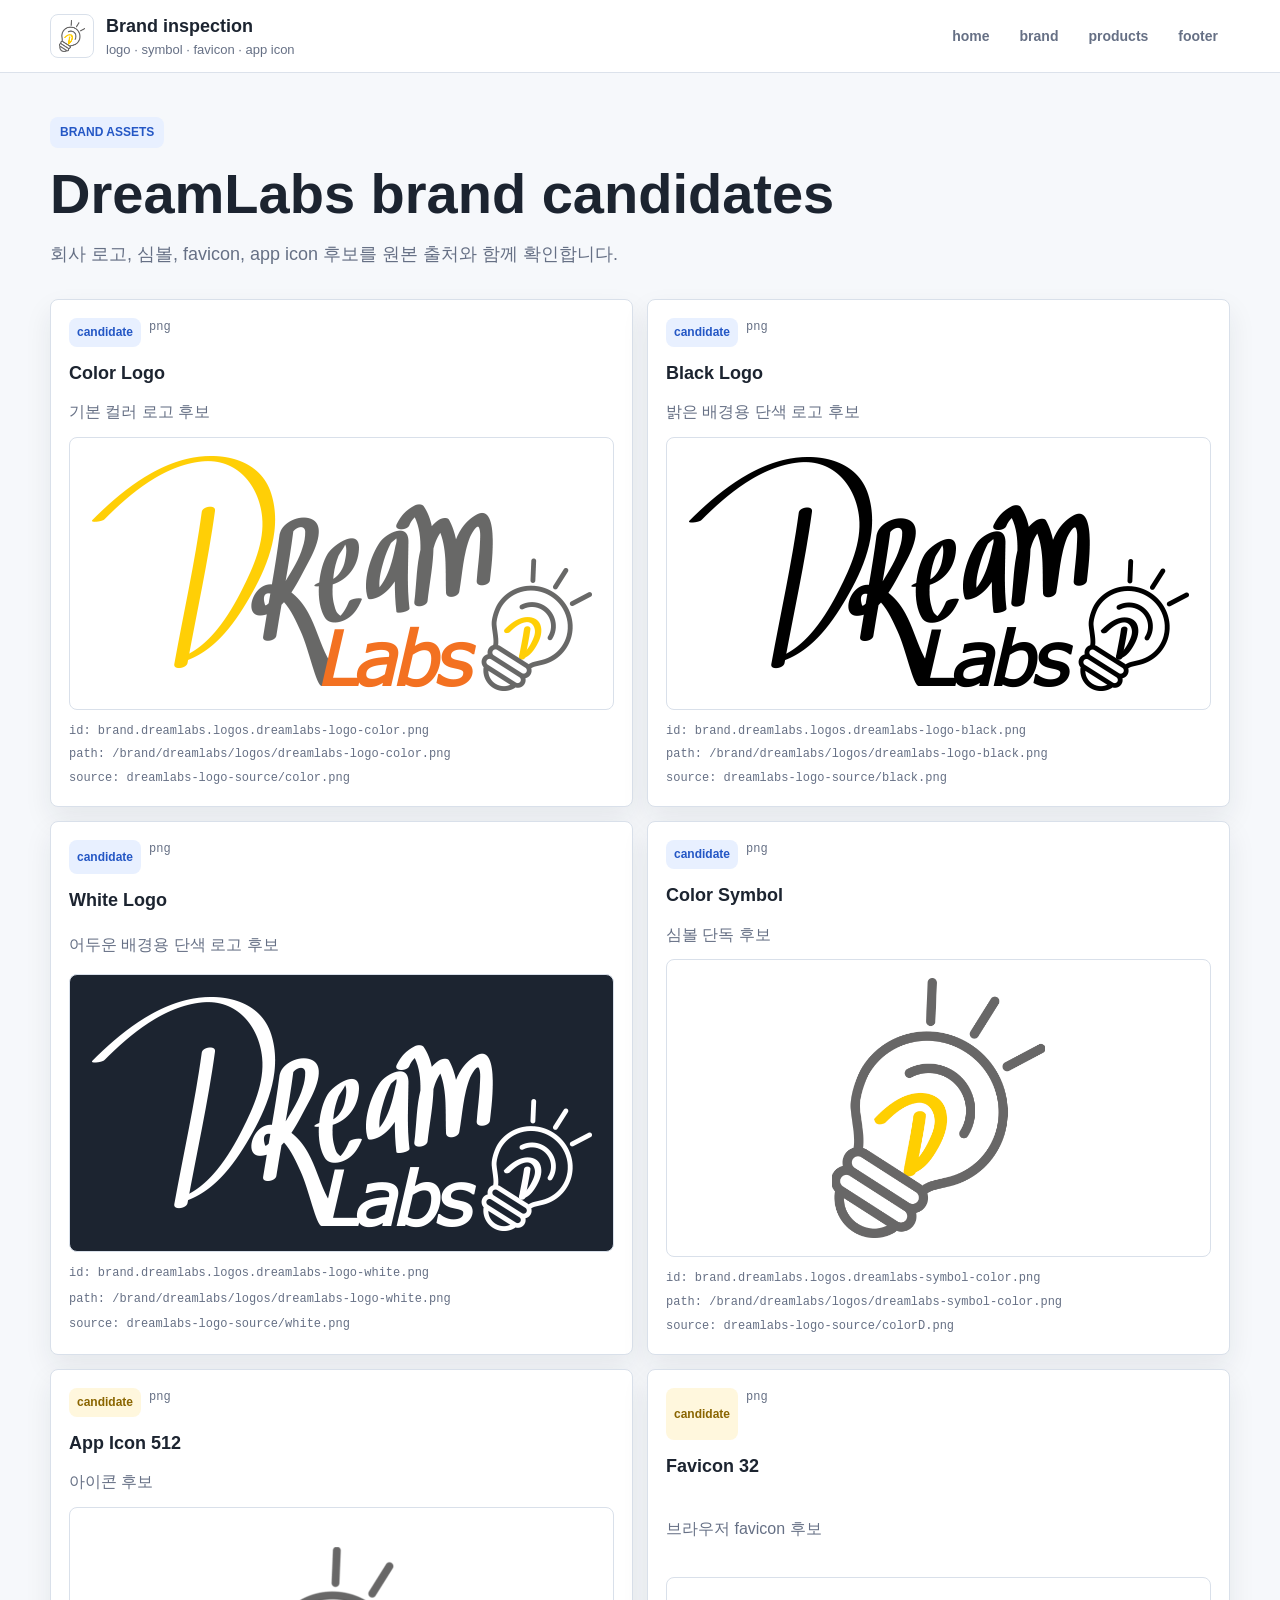
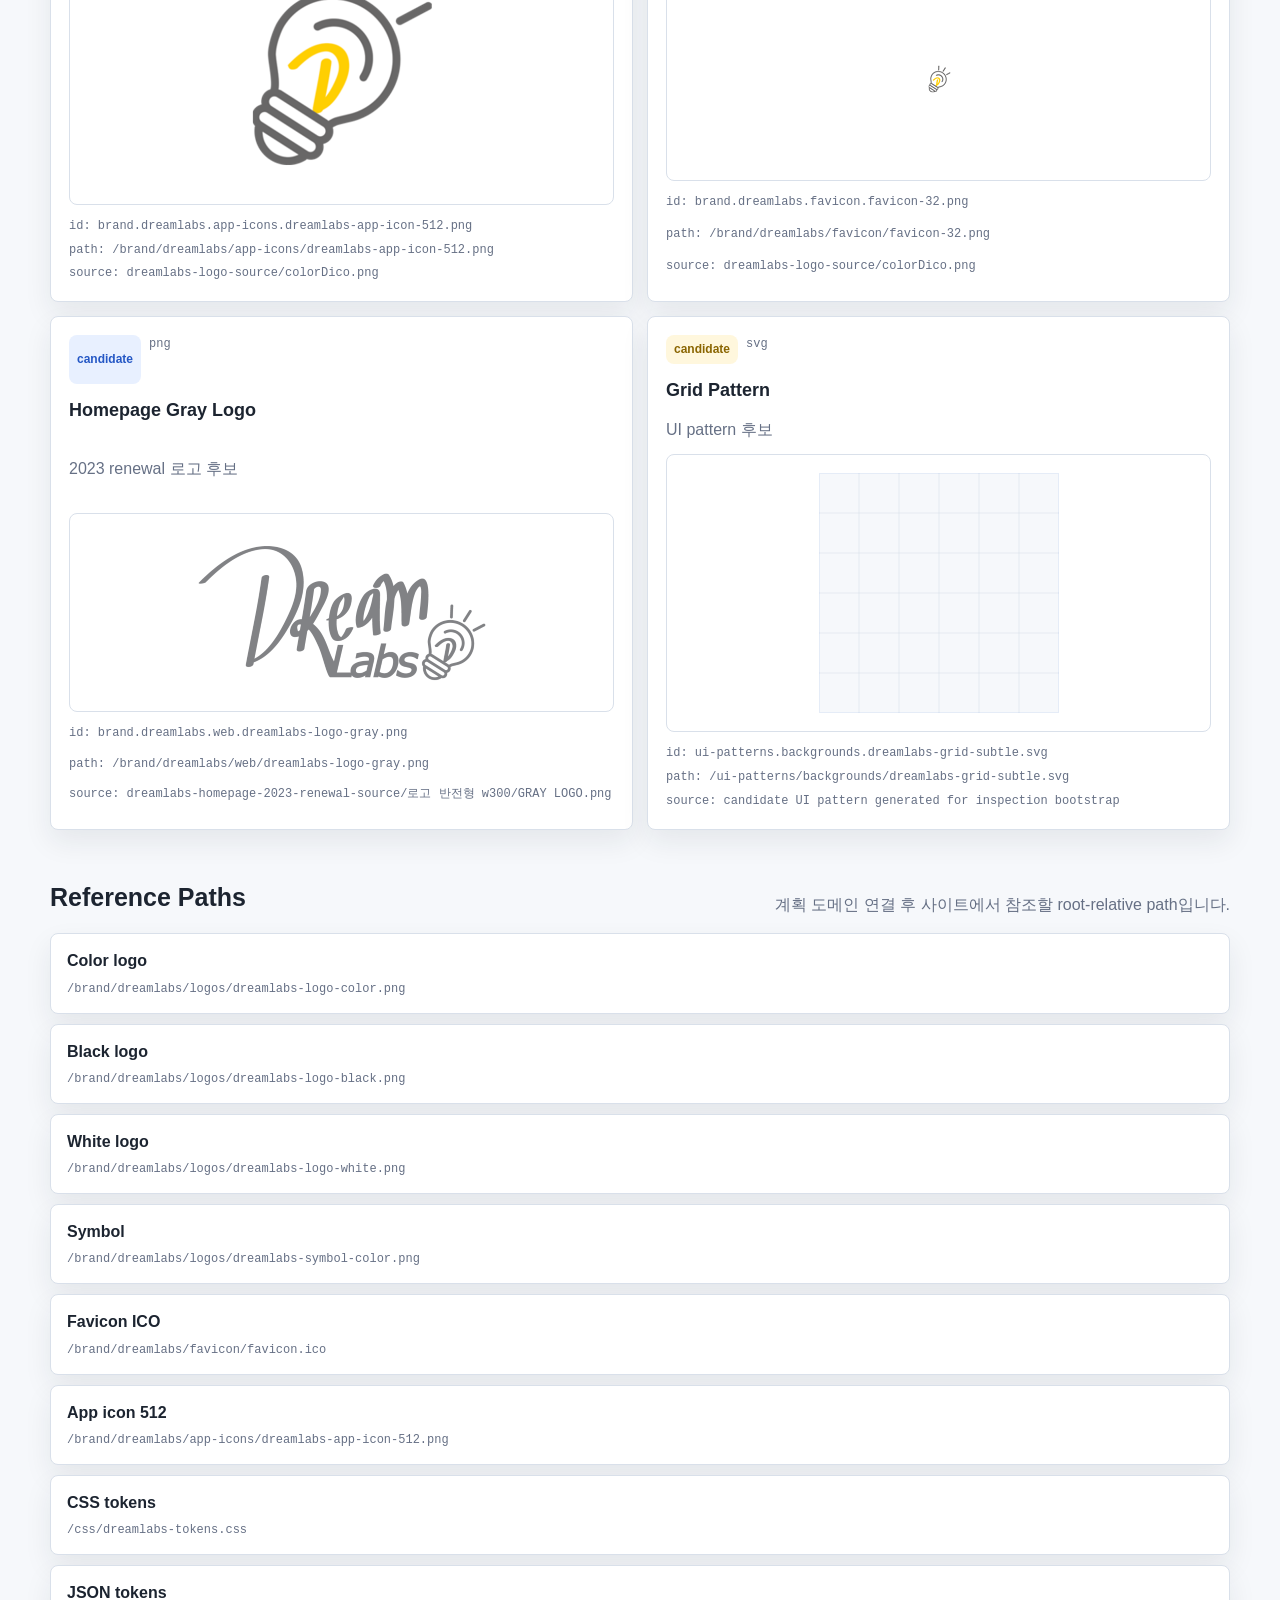
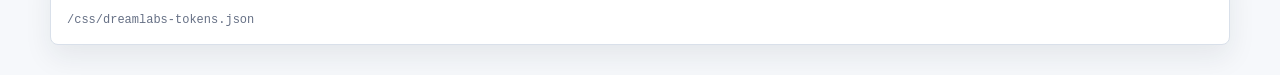
==== brand/index.html @ 032773d8 "Bootstrap DreamLabs static asset catalog" ====
<!doctype html>
<html lang="ko">
<head>
  <meta charset="utf-8">
  <meta name="viewport" content="width=device-width,initial-scale=1">
  <title>DreamLabs Brand Inspection</title>
  <link rel="icon" href="../brand/dreamlabs/favicon/favicon.ico">
  <link rel="stylesheet" href="../styles.css">
  <script src="../inspection.js" defer></script>
</head>
<body data-page="brand">
  <header class="site-header">
    <div class="wrap header-bar">
      <a class="brand-lockup" href="../index.html">
        <img data-asset="/brand/dreamlabs/logos/dreamlabs-symbol-color.png" src="../brand/dreamlabs/logos/dreamlabs-symbol-color.png" alt="">
        <div>
          <strong>Brand inspection</strong>
          <span>logo · symbol · favicon · app icon</span>
        </div>
      </a>
      <nav class="top-nav" aria-label="inspection navigation">
        <a href="../index.html">home</a>
        <a href="./index.html">brand</a>
        <a href="../product-logos/index.html">products</a>
        <a href="../footer/index.html">footer</a>
      </nav>
    </div>
  </header>

  <main class="wrap">
    <section class="page-title">
      <span class="eyebrow">brand assets</span>
      <h1>DreamLabs brand candidates</h1>
      <p class="lead">회사 로고, 심볼, favicon, app icon 후보를 원본 출처와 함께 확인합니다.</p>
    </section>

    <section class="section">
      <div id="page-error"></div>
      <div id="brand-featured-grid" class="grid grid-2"></div>
    </section>

    <section class="section">
      <div class="section-heading">
        <h2>Reference Paths</h2>
        <p>계획 도메인 연결 후 사이트에서 참조할 root-relative path입니다.</p>
      </div>
      <div id="brand-reference-list" class="path-list"></div>
    </section>
  </main>
</body>
</html>
---- styles.css ----
:root {
  --bg: #f6f8fb;
  --surface: #ffffff;
  --surface-2: #eef3f9;
  --line: #d9e0ea;
  --text: #1c2430;
  --muted: #667085;
  --blue: #2457c5;
  --blue-soft: #e8f0ff;
  --red: #d9343f;
  --red-soft: #fff0f1;
  --green: #177c59;
  --yellow: #f4bf45;
  --shadow: 0 12px 28px rgba(28, 36, 48, 0.08);
  --radius: 8px;
}

* {
  box-sizing: border-box;
}

body {
  margin: 0;
  color: var(--text);
  background: var(--bg);
  font-family: Inter, Pretendard, "Segoe UI", Arial, sans-serif;
  line-height: 1.58;
}

a {
  color: inherit;
}

img {
  display: block;
  max-width: 100%;
}

.wrap {
  width: min(1180px, calc(100% - 32px));
  margin: 0 auto;
}

.site-header {
  position: sticky;
  top: 0;
  z-index: 20;
  border-bottom: 1px solid rgba(217, 224, 234, 0.92);
  background: rgba(255, 255, 255, 0.94);
  backdrop-filter: blur(12px);
}

.header-bar {
  min-height: 72px;
  display: flex;
  align-items: center;
  justify-content: space-between;
  gap: 20px;
}

.brand-lockup {
  display: inline-flex;
  align-items: center;
  gap: 12px;
  min-width: 0;
  text-decoration: none;
}

.brand-lockup img {
  width: 44px;
  height: 44px;
  object-fit: contain;
  border: 1px solid var(--line);
  border-radius: var(--radius);
  background: var(--surface);
  padding: 5px;
}

.brand-lockup strong,
.brand-lockup span {
  display: block;
}

.brand-lockup strong {
  font-size: 18px;
}

.brand-lockup span {
  color: var(--muted);
  font-size: 13px;
}

.top-nav {
  display: flex;
  flex-wrap: wrap;
  gap: 6px;
}

.top-nav a {
  padding: 8px 11px;
  border: 1px solid transparent;
  border-radius: var(--radius);
  color: var(--muted);
  font-size: 14px;
  font-weight: 700;
  text-decoration: none;
}

.top-nav a:hover {
  border-color: var(--line);
  color: var(--blue);
  background: var(--blue-soft);
}

.hero {
  display: grid;
  grid-template-columns: minmax(0, 1.05fr) minmax(260px, 0.95fr);
  align-items: center;
  gap: 28px;
  min-height: 430px;
  padding: 44px 0 24px;
}

.hero-copy,
.page-title {
  display: grid;
  gap: 16px;
}

.page-title {
  padding: 44px 0 12px;
}

.hero-mark {
  min-height: 300px;
  display: grid;
  place-items: center;
  border: 1px solid var(--line);
  border-radius: var(--radius);
  background:
    linear-gradient(135deg, rgba(36, 87, 197, 0.1), transparent 45%),
    linear-gradient(315deg, rgba(217, 52, 63, 0.12), transparent 44%),
    var(--surface);
  box-shadow: var(--shadow);
  padding: 36px;
}

.hero-mark img {
  max-height: 210px;
  object-fit: contain;
}

.eyebrow,
.badge,
.chip {
  display: inline-flex;
  width: fit-content;
  align-items: center;
  border-radius: var(--radius);
  font-weight: 800;
}

.eyebrow {
  padding: 6px 10px;
  color: var(--blue);
  background: var(--blue-soft);
  font-size: 12px;
  text-transform: uppercase;
}

h1,
h2,
h3,
p {
  margin: 0;
}

h1 {
  font-size: clamp(32px, 5vw, 56px);
  line-height: 1.08;
}

h2 {
  font-size: 25px;
}

h3 {
  font-size: 18px;
}

.lead,
.section-heading p,
.card p {
  color: var(--muted);
}

.lead {
  max-width: 720px;
  font-size: 18px;
}

.chip-row {
  display: flex;
  flex-wrap: wrap;
  gap: 8px;
}

.chip {
  padding: 8px 10px;
  background: var(--surface-2);
  color: var(--text);
  font-size: 13px;
}

.section {
  padding: 18px 0 30px;
}

.section-heading {
  display: flex;
  align-items: end;
  justify-content: space-between;
  gap: 18px;
  margin-bottom: 16px;
}

.section-heading p {
  max-width: 620px;
}

.grid {
  display: grid;
  gap: 14px;
}

.grid-2 {
  grid-template-columns: repeat(2, minmax(0, 1fr));
}

.grid-3 {
  grid-template-columns: repeat(3, minmax(0, 1fr));
}

.product-grid {
  grid-template-columns: repeat(4, minmax(0, 1fr));
}

.card,
.metric-card,
.surface {
  border: 1px solid var(--line);
  border-radius: var(--radius);
  background: var(--surface);
  box-shadow: var(--shadow);
}

.card,
.metric-card {
  display: grid;
  gap: 12px;
  padding: 18px;
}

.metric-row {
  display: grid;
  grid-template-columns: repeat(3, minmax(0, 1fr));
  gap: 14px;
}

.metric-card strong {
  color: var(--blue);
  font-size: 30px;
}

.metric-card span,
.meta,
.mono {
  color: var(--muted);
}

.badge {
  padding: 5px 8px;
  font-size: 12px;
}

.badge.candidate {
  background: var(--blue-soft);
  color: var(--blue);
}

.badge.approved {
  background: #e8f7f1;
  color: var(--green);
}

.badge.generated {
  background: #fff7dd;
  color: #8a6500;
}

.mono {
  font-family: Consolas, "Courier New", monospace;
  font-size: 12px;
  overflow-wrap: anywhere;
}

.meta {
  display: grid;
  gap: 5px;
}

.preview {
  min-height: 180px;
  display: grid;
  place-items: center;
  overflow: hidden;
  border: 1px solid var(--line);
  border-radius: var(--radius);
  background: #ffffff;
  padding: 18px;
}

.preview--dark {
  background: #1c2430;
}

.preview--soft {
  background: var(--surface-2);
}

.preview img {
  max-height: 260px;
  object-fit: contain;
}

.product-card .preview {
  min-height: 136px;
}

.product-card img {
  width: 76px;
  height: 76px;
  object-fit: contain;
}

.category-card {
  min-height: 150px;
}

.category-card__meta {
  display: flex;
  flex-wrap: wrap;
  gap: 8px;
}

.path-list {
  display: grid;
  gap: 10px;
}

.path-list .card {
  gap: 6px;
  padding: 14px 16px;
}

.surface-row {
  display: grid;
  grid-template-columns: repeat(2, minmax(0, 1fr));
  gap: 14px;
}

.surface {
  min-height: 180px;
  padding: 18px;
}

.surface--dark {
  color: #ffffff;
  background: #1c2430;
}

.surface__logos {
  display: flex;
  align-items: center;
  gap: 16px;
  margin-top: 20px;
}

.surface__logos img {
  max-height: 62px;
  width: auto;
}

.error-card {
  color: #8b1f2c;
  background: var(--red-soft);
}

@media (max-width: 1020px) {
  .grid-3,
  .product-grid {
    grid-template-columns: repeat(2, minmax(0, 1fr));
  }
}

@media (max-width: 760px) {
  .header-bar,
  .hero,
  .section-heading,
  .grid-2,
  .grid-3,
  .product-grid,
  .metric-row,
  .surface-row {
    grid-template-columns: 1fr;
  }

  .header-bar,
  .section-heading {
    display: grid;
    align-items: start;
  }

  .header-bar {
    padding: 14px 0;
  }

  .hero {
    min-height: auto;
  }
}
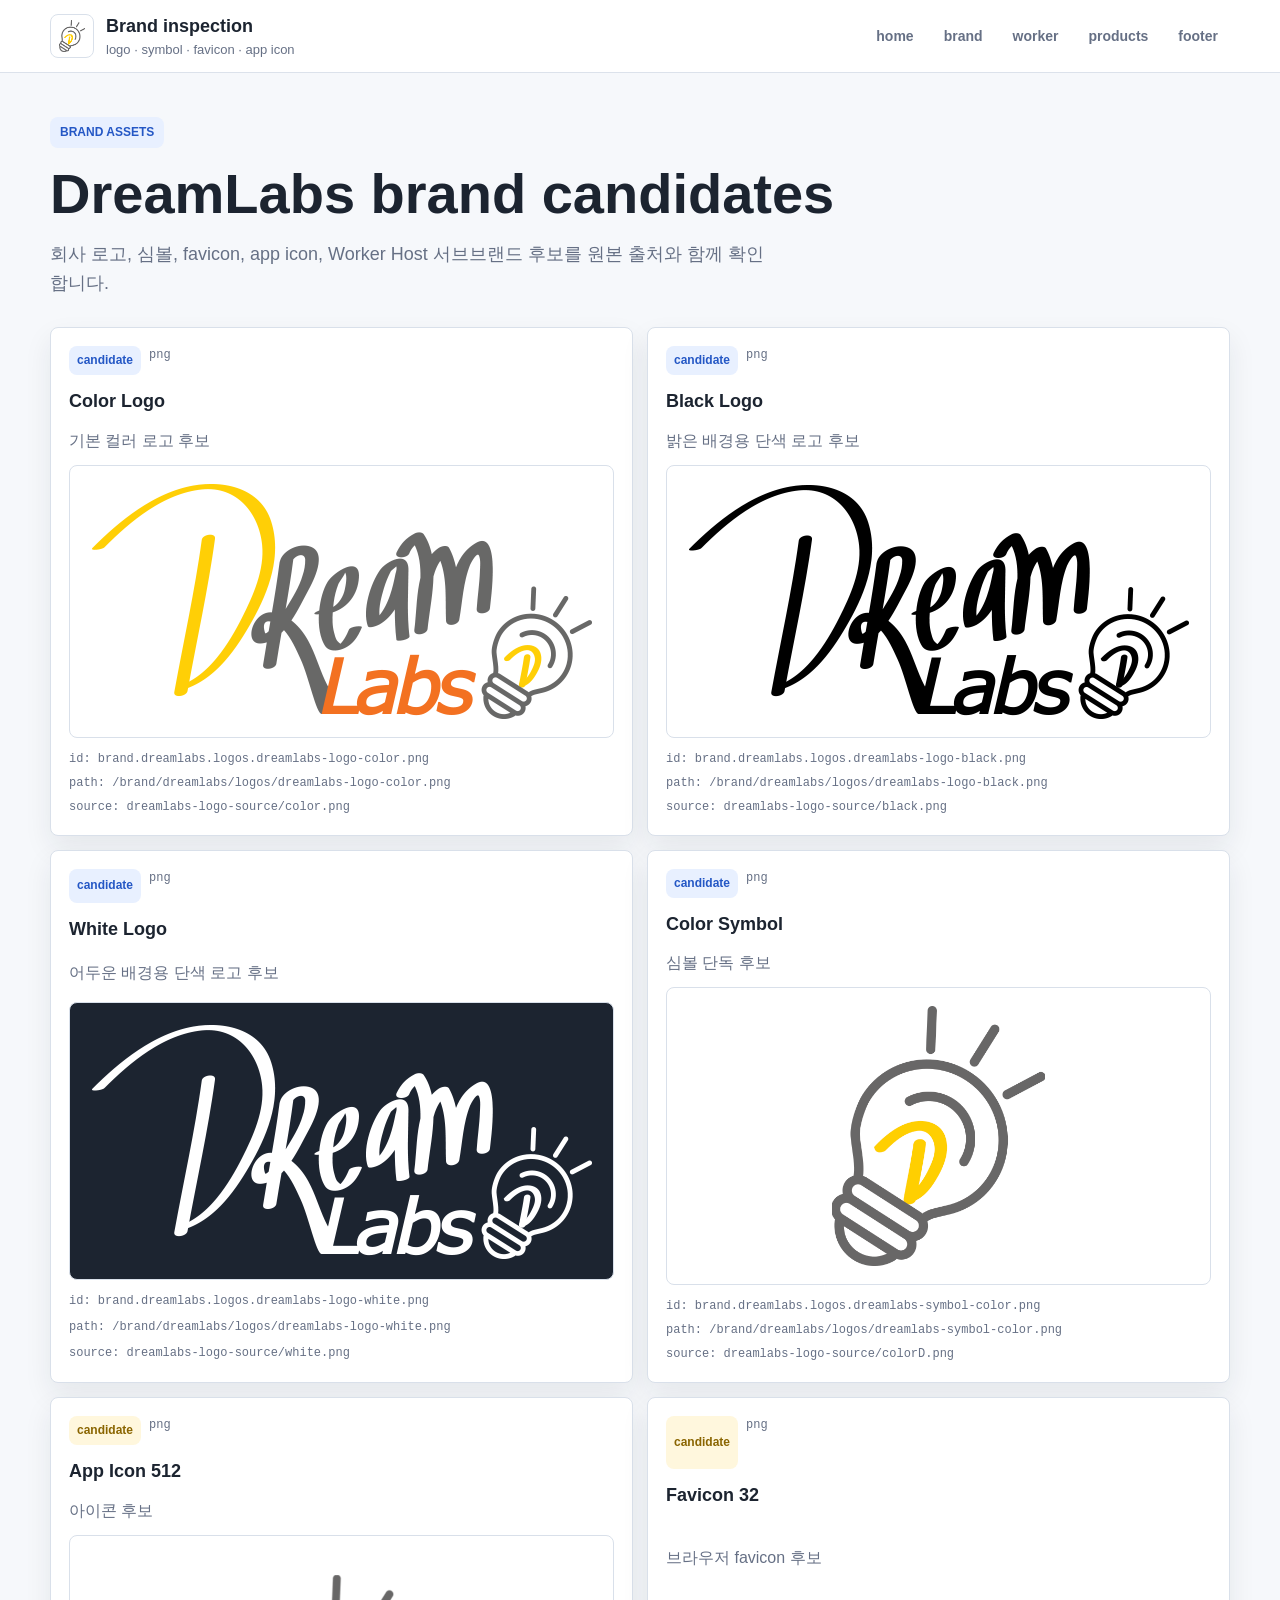
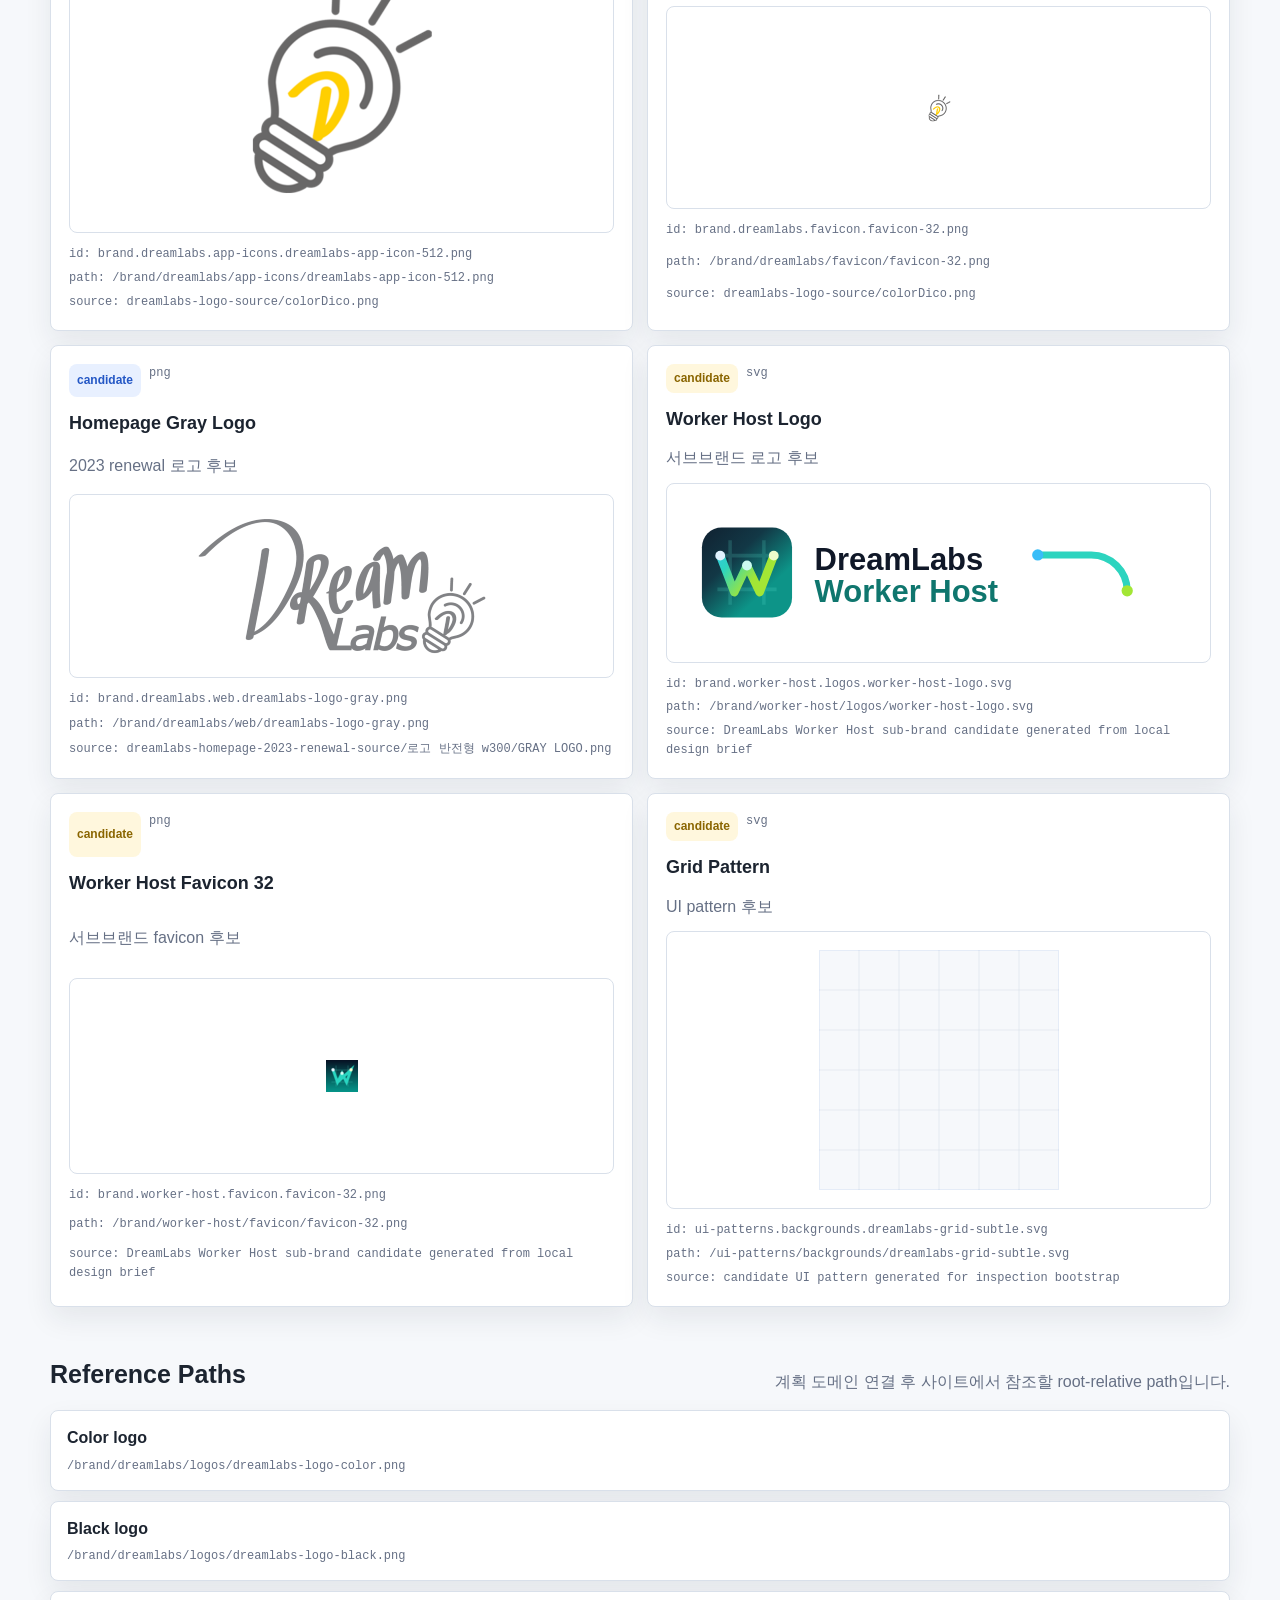
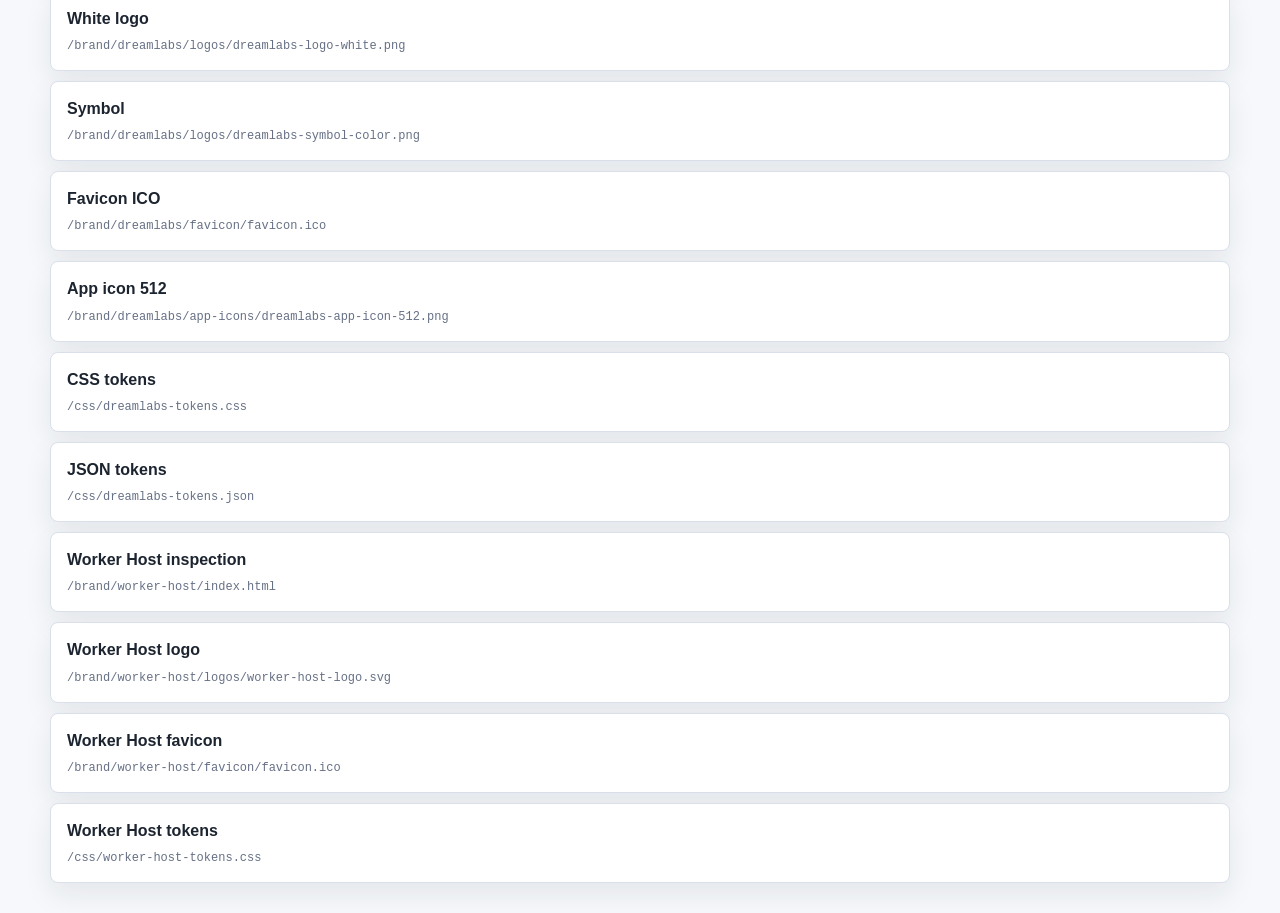
==== commit de319e08: "Add Worker Host sub-brand assets" ====
--- a/brand/index.html
+++ b/brand/index.html
@@ -21,6 +21,7 @@
       <nav class="top-nav" aria-label="inspection navigation">
         <a href="../index.html">home</a>
         <a href="./index.html">brand</a>
+        <a href="./worker-host/index.html">worker</a>
         <a href="../product-logos/index.html">products</a>
         <a href="../footer/index.html">footer</a>
       </nav>
@@ -31,7 +32,7 @@
     <section class="page-title">
       <span class="eyebrow">brand assets</span>
       <h1>DreamLabs brand candidates</h1>
-      <p class="lead">회사 로고, 심볼, favicon, app icon 후보를 원본 출처와 함께 확인합니다.</p>
+      <p class="lead">회사 로고, 심볼, favicon, app icon, Worker Host 서브브랜드 후보를 원본 출처와 함께 확인합니다.</p>
     </section>
 
     <section class="section">
--- a/styles.css
+++ b/styles.css
@@ -11,6 +11,11 @@
   --red-soft: #fff0f1;
   --green: #177c59;
   --yellow: #f4bf45;
+  --worker-ink: #08111f;
+  --worker-cyan: #38bdf8;
+  --worker-teal: #0d9488;
+  --worker-teal-soft: #ccfbf1;
+  --worker-lime: #a3e635;
   --shadow: 0 12px 28px rgba(28, 36, 48, 0.08);
   --radius: 8px;
 }
@@ -110,6 +115,31 @@
   border-color: var(--line);
   color: var(--blue);
   background: var(--blue-soft);
+}
+
+.site-header--worker {
+  border-bottom-color: rgba(94, 234, 212, 0.24);
+  background: rgba(8, 17, 31, 0.94);
+}
+
+.site-header--worker .brand-lockup strong {
+  color: #f8fafc;
+}
+
+.site-header--worker .brand-lockup span,
+.site-header--worker .top-nav a {
+  color: #a9b8c8;
+}
+
+.site-header--worker .brand-lockup img {
+  border-color: rgba(94, 234, 212, 0.24);
+  background: #101828;
+}
+
+.site-header--worker .top-nav a:hover {
+  border-color: rgba(94, 234, 212, 0.34);
+  color: var(--worker-teal-soft);
+  background: rgba(45, 212, 191, 0.12);
 }
 
 .hero {
@@ -150,6 +180,40 @@
   object-fit: contain;
 }
 
+.worker-hero {
+  min-height: 420px;
+  color: #f8fafc;
+  background:
+    linear-gradient(135deg, rgba(56, 189, 248, 0.18), transparent 36%),
+    linear-gradient(315deg, rgba(163, 230, 53, 0.16), transparent 34%),
+    #08111f;
+  overflow: hidden;
+}
+
+.worker-hero__inner {
+  display: grid;
+  grid-template-columns: minmax(0, 0.95fr) minmax(280px, 1.05fr);
+  align-items: center;
+  gap: 28px;
+  min-height: 420px;
+  padding: 54px 0 42px;
+}
+
+.worker-hero__copy {
+  display: grid;
+  gap: 16px;
+}
+
+.worker-hero__copy .lead {
+  color: #bfd5df;
+}
+
+.worker-hero__mark {
+  width: 100%;
+  max-height: 230px;
+  object-fit: contain;
+}
+
 .eyebrow,
 .badge,
 .chip {
@@ -168,6 +232,11 @@
   text-transform: uppercase;
 }
 
+.eyebrow--worker {
+  color: var(--worker-teal-soft);
+  background: rgba(45, 212, 191, 0.14);
+}
+
 h1,
 h2,
 h3,
@@ -210,6 +279,11 @@
   background: var(--surface-2);
   color: var(--text);
   font-size: 13px;
+}
+
+.chip--worker {
+  color: #e0f2fe;
+  background: rgba(56, 189, 248, 0.14);
 }
 
 .section {
@@ -324,6 +398,10 @@
   background: #1c2430;
 }
 
+.preview--worker-dark {
+  background: #08111f;
+}
+
 .preview--soft {
   background: var(--surface-2);
 }
@@ -406,6 +484,7 @@
 @media (max-width: 760px) {
   .header-bar,
   .hero,
+  .worker-hero__inner,
   .section-heading,
   .grid-2,
   .grid-3,
